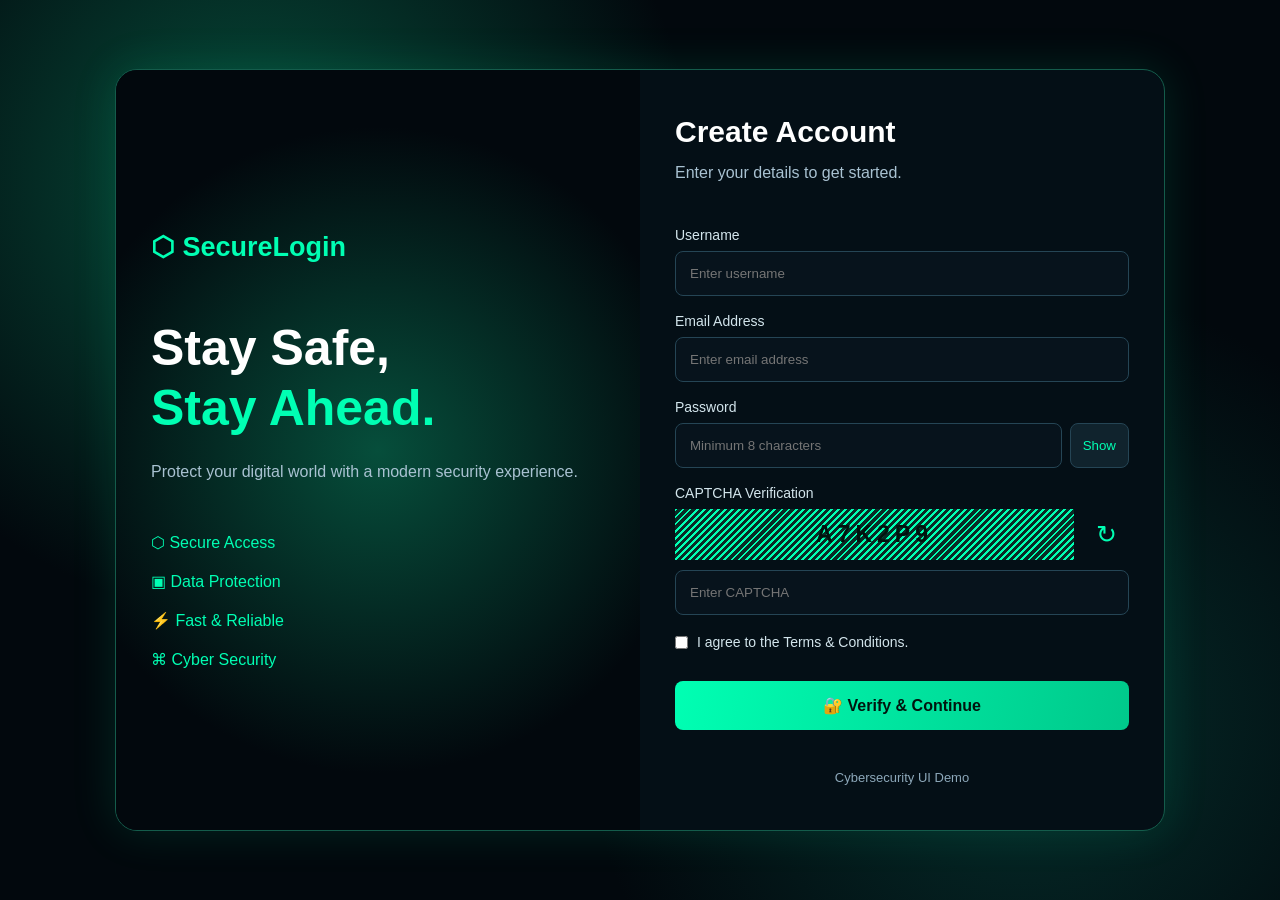
==== index.html @ f047430e "Add files via upload" ====
<!DOCTYPE html>
<html lang="en">
<head>
    <meta charset="UTF-8">
    <meta name="viewport" content="width=device-width, initial-scale=1.0">
    <title>SecureLogin | Cyber Security</title>
    <link rel="stylesheet" href="style.css">
    <script src="script.js" defer></script>
</head>
<body>
    <main class="container">
        <section class="hero">
            <div class="logo">⬡ SecureLogin</div>
            <h1>Stay Safe,<br><span>Stay Ahead.</span></h1>
            <p>Protect your digital world with a modern security experience.</p>

            <div class="features">
                <p>⬡ Secure Access</p>
                <p>▣ Data Protection</p>
                <p>⚡ Fast & Reliable</p>
                <p>⌘ Cyber Security</p>
            </div>
        </section>

        <section class="form-panel">
            <h2>Create Account</h2>
            <p class="subtitle">Enter your details to get started.</p>

            <form id="loginForm">
                <label for="username">Username</label>
                <input id="username" type="text"
                    placeholder="Enter username" minlength="3" required>

                <label for="email">Email Address</label>
                <input id="email" type="email"
                    placeholder="Enter email address" required>

                <label for="password">Password</label>
                <div class="password-box">
                    <input id="password" type="password"
                        placeholder="Minimum 8 characters"
                        minlength="8" required>
                    <button id="togglePassword" type="button">Show</button>
                </div>

                <label>CAPTCHA Verification</label>
                <div class="captcha-box">
                    <div id="captchaText">A7K2P9</div>
                    <button id="refreshCaptcha" type="button"
                        aria-label="Refresh CAPTCHA">↻</button>
                </div>

                <input id="captchaInput" type="text"
                    placeholder="Enter CAPTCHA" autocomplete="off" required>

                <label class="terms">
                    <input id="agree" type="checkbox" required>
                    I agree to the Terms & Conditions.
                </label>

                <button class="login-btn" type="submit">
                    🔐 Verify & Continue
                </button>

                <p id="message" role="status" aria-live="polite"></p>
            </form>

            <footer>Cybersecurity UI Demo</footer>
        </section>
    </main>
</body>
</html>
---- style.css ----
* {
    margin: 0;
    padding: 0;
    box-sizing: border-box;
}

body {
    min-height: 100vh;
    display: flex;
    justify-content: center;
    align-items: center;
    padding: 25px;
    font-family: Arial, sans-serif;
    color: white;
    background:
        radial-gradient(circle at 20% 20%, #064e3b, transparent 35%),
        radial-gradient(circle at 80% 80%, #052e2b, transparent 35%),
        #02080d;
}

.container {
    display: grid;
    grid-template-columns: 1fr 1fr;
    max-width: 1050px;
    width: 100%;
    border: 1px solid #145c4b;
    border-radius: 22px;
    overflow: hidden;
    background: #040f16;
    box-shadow: 0 0 45px #00ffaa20;
}

.hero, .form-panel {
    padding: 45px 35px;
    display: flex;
    flex-direction: column;
    justify-content: center;
}

.hero {
    background: radial-gradient(circle, #064e3b, #02080d 70%);
}

.logo {
    color: #00ffb3;
    font-size: 27px;
    font-weight: bold;
    margin-bottom: 55px;
}

h1 {
    font-size: clamp(35px, 4vw, 50px);
    line-height: 1.2;
    margin-bottom: 20px;
}

h1 span {
    color: #00ffb3;
}

.hero > p, .subtitle {
    color: #a9c2d2;
    line-height: 1.8;
    margin-bottom: 22px;
}

.features {
    display: grid;
    gap: 20px;
    margin-top: 25px;
    color: #00ffb3;
}

h2 {
    font-size: 30px;
    margin-bottom: 10px;
}

label {
    display: block;
    margin: 17px 0 8px;
    color: #d3e5ec;
    font-size: 14px;
}

input:not([type="checkbox"]) {
    width: 100%;
    padding: 14px;
    border: 1px solid #254555;
    border-radius: 8px;
    background: #07131c;
    color: white;
    outline: none;
}

input:focus {
    border-color: #00ffb3;
    box-shadow: 0 0 10px #00ffb322;
}

.password-box {
    display: flex;
    gap: 8px;
}

.password-box input {
    flex: 1;
    min-width: 0;
}

button {
    cursor: pointer;
    border-radius: 8px;
}

#togglePassword {
    padding: 0 12px;
    color: #00ffb3;
    background: #10232d;
    border: 1px solid #254555;
}

.captcha-box {
    display: flex;
    align-items: center;
    gap: 10px;
    margin-bottom: 10px;
}

#captchaText {
    flex: 1;
    padding: 12px;
    text-align: center;
    font-size: 23px;
    font-weight: bold;
    letter-spacing: 5px;
    color: #00130e;
    background: repeating-linear-gradient(
        135deg, #00ffb3, #00ffb3 2px,
        #092a25 2px, #092a25 5px
    );
    user-select: none;
}

#refreshCaptcha {
    padding: 5px 12px;
    color: #00ffb3;
    background: transparent;
    border: none;
    font-size: 25px;
}

.terms {
    display: flex;
    align-items: center;
    gap: 9px;
    line-height: 1.5;
}

.terms input {
    accent-color: #00ffb3;
}

.login-btn {
    width: 100%;
    padding: 15px;
    margin-top: 20px;
    border: none;
    background: linear-gradient(100deg, #00ffb3, #00c98b);
    color: #00140e;
    font-size: 16px;
    font-weight: bold;
}

.login-btn:hover {
    box-shadow: 0 0 22px #00ffb355;
    transform: translateY(-2px);
}

#message {
    margin-top: 15px;
    font-size: 14px;
    line-height: 1.5;
    overflow-wrap: anywhere;
}

footer {
    margin-top: 25px;
    text-align: center;
    color: #8da8ba;
    font-size: 13px;
}

@media (max-width: 760px) {
    .container {
        grid-template-columns: 1fr;
    }

    .hero, .form-panel {
        padding: 30px 24px;
    }

    .logo {
        margin-bottom: 25px;
    }
}
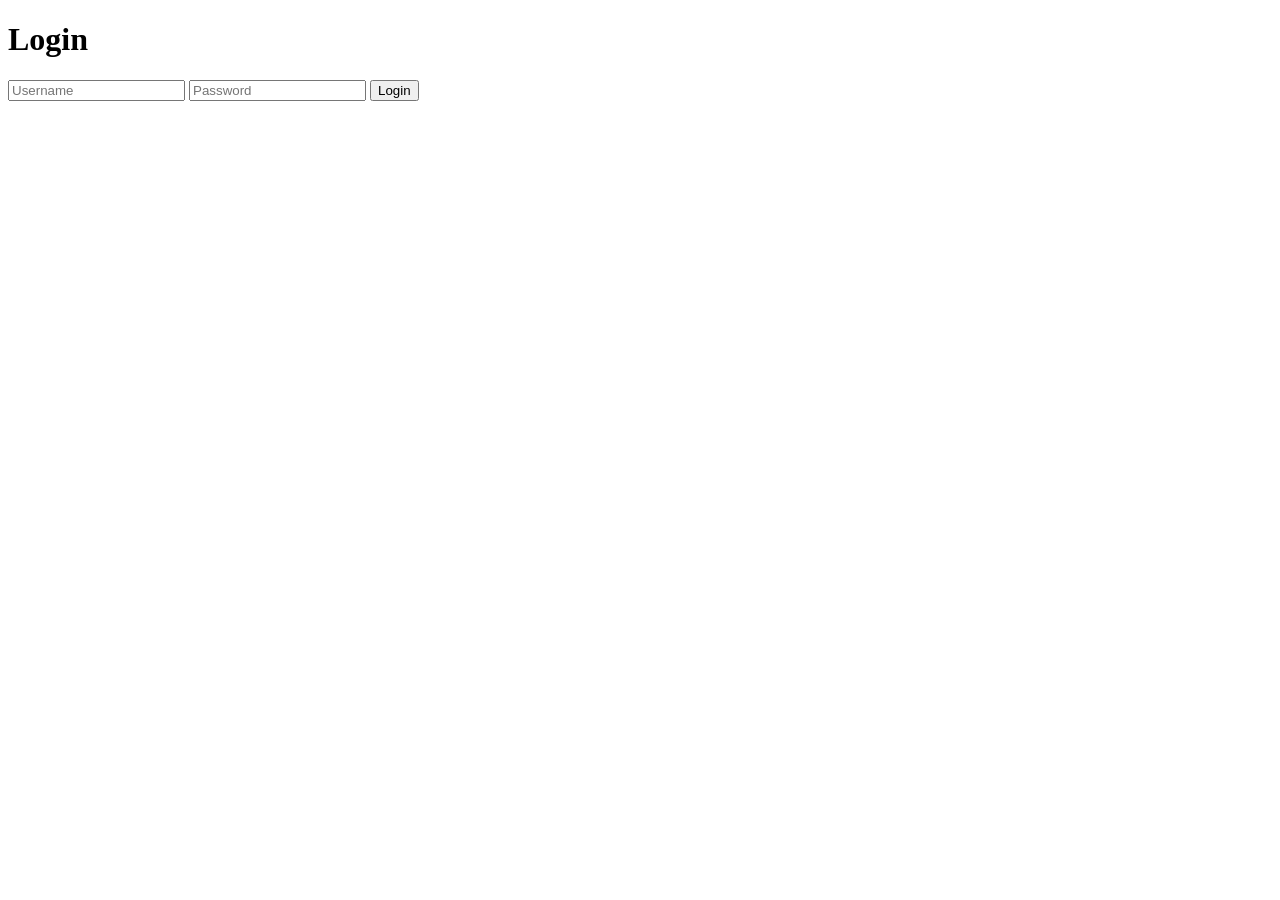
==== commit 55193acc: "Create index.html" ====
--- a/index.html
+++ b/index.html
@@ -1,73 +1,21 @@
-
 <!DOCTYPE html>
-<html lang="en">
+<html>
 <head>
-    <meta charset="UTF-8">
-    <meta name="viewport" content="width=device-width, initial-scale=1.0">
-    <title>SecureLogin | Cyber Security</title>
-    <link rel="stylesheet" href="style.css">
-    <script src="script.js" defer></script>
+<meta charset="UTF-8">
+<meta name="viewport" content="width=device-width, initial-scale=1">
+<title>Login Page</title>
+<link rel="stylesheet" href="style.css">
 </head>
 <body>
-    <main class="container">
-        <section class="hero">
-            <div class="logo">⬡ SecureLogin</div>
-            <h1>Stay Safe,<br><span>Stay Ahead.</span></h1>
-            <p>Protect your digital world with a modern security experience.</p>
-
-            <div class="features">
-                <p>⬡ Secure Access</p>
-                <p>▣ Data Protection</p>
-                <p>⚡ Fast & Reliable</p>
-                <p>⌘ Cyber Security</p>
-            </div>
-        </section>
-
-        <section class="form-panel">
-            <h2>Create Account</h2>
-            <p class="subtitle">Enter your details to get started.</p>
-
-            <form id="loginForm">
-                <label for="username">Username</label>
-                <input id="username" type="text"
-                    placeholder="Enter username" minlength="3" required>
-
-                <label for="email">Email Address</label>
-                <input id="email" type="email"
-                    placeholder="Enter email address" required>
-
-                <label for="password">Password</label>
-                <div class="password-box">
-                    <input id="password" type="password"
-                        placeholder="Minimum 8 characters"
-                        minlength="8" required>
-                    <button id="togglePassword" type="button">Show</button>
-                </div>
-
-                <label>CAPTCHA Verification</label>
-                <div class="captcha-box">
-                    <div id="captchaText">A7K2P9</div>
-                    <button id="refreshCaptcha" type="button"
-                        aria-label="Refresh CAPTCHA">↻</button>
-                </div>
-
-                <input id="captchaInput" type="text"
-                    placeholder="Enter CAPTCHA" autocomplete="off" required>
-
-                <label class="terms">
-                    <input id="agree" type="checkbox" required>
-                    I agree to the Terms & Conditions.
-                </label>
-
-                <button class="login-btn" type="submit">
-                    🔐 Verify & Continue
-                </button>
-
-                <p id="message" role="status" aria-live="polite"></p>
-            </form>
-
-            <footer>Cybersecurity UI Demo</footer>
-        </section>
-    </main>
+<div class="login-box">
+ <h1>Login</h1>
+ <form id="loginForm">
+ <input id="username" placeholder="Username">
+ <input id="password" type="password" placeholder="Password">
+ <button type="submit">Login</button>
+ <p id="message"></p>
+ </form>
+</div>
+<script src="main.js"></script>
 </body>
-</html>
+</html>
